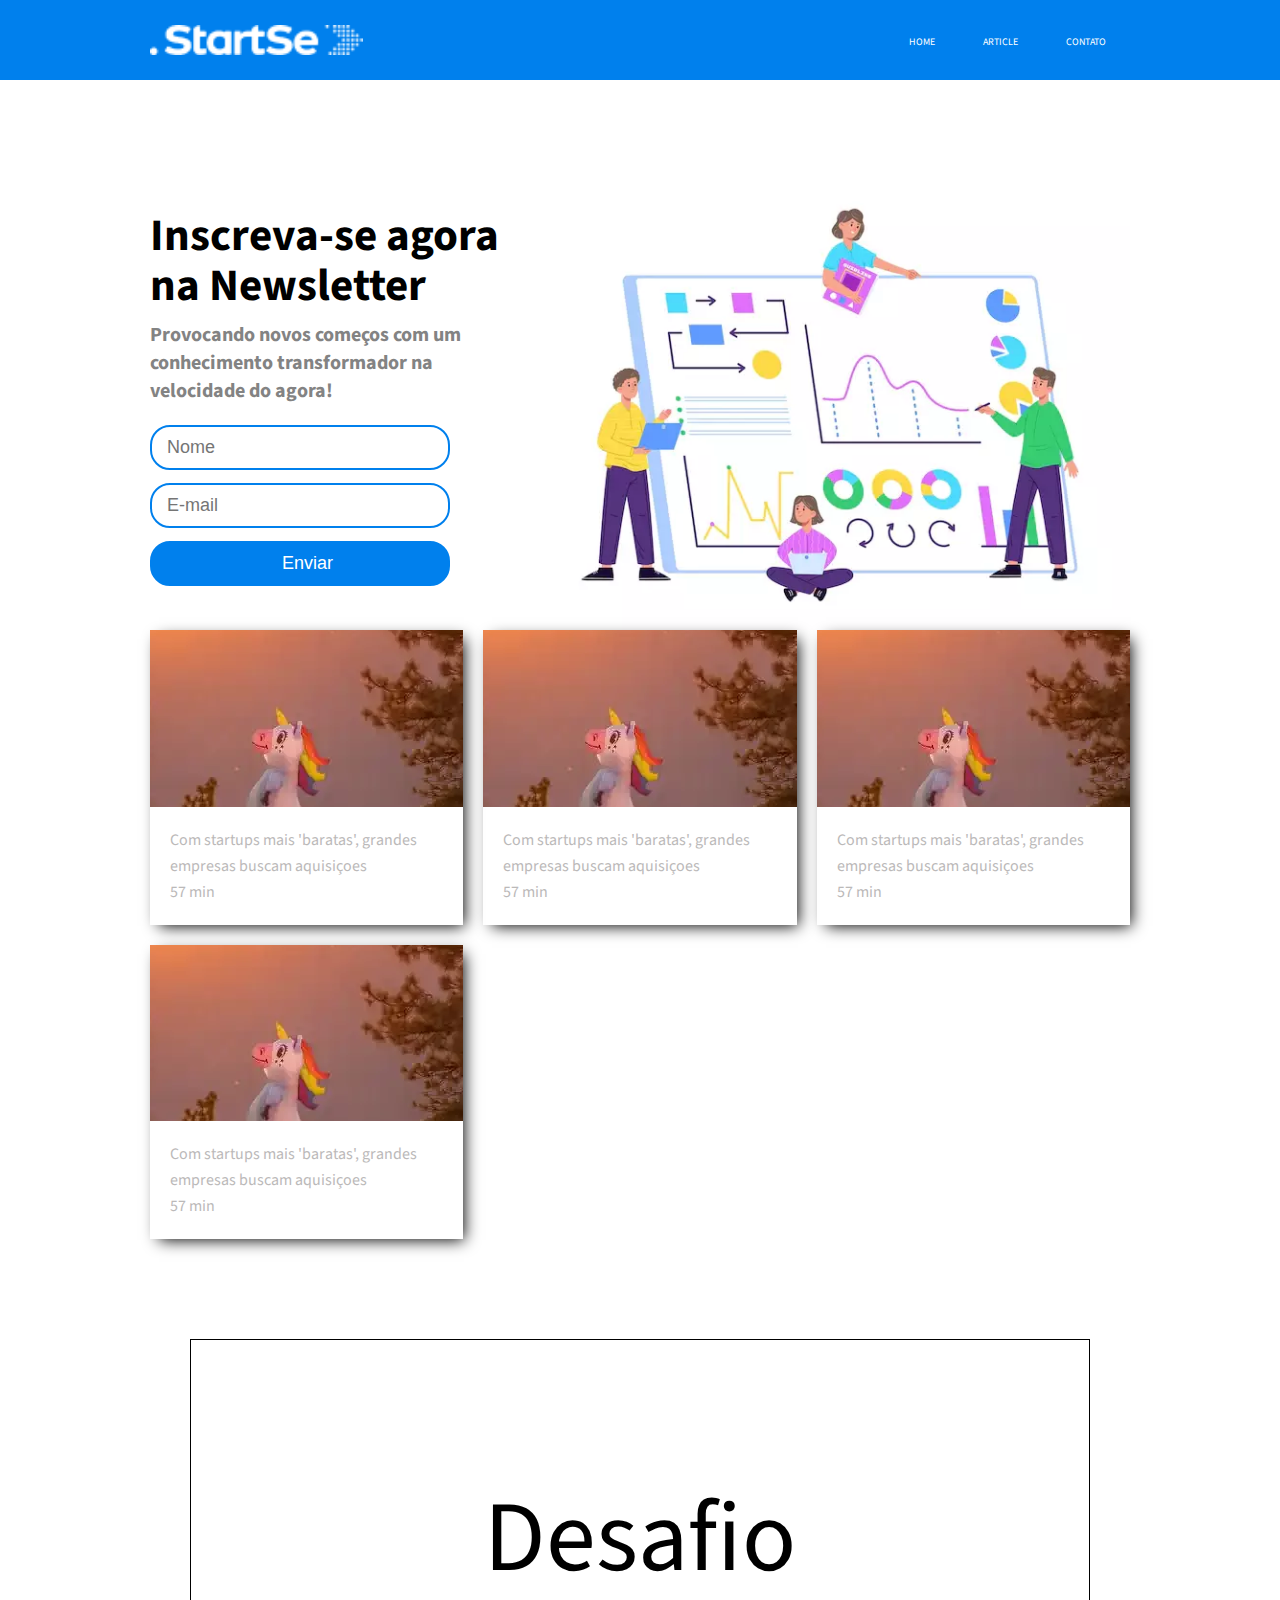
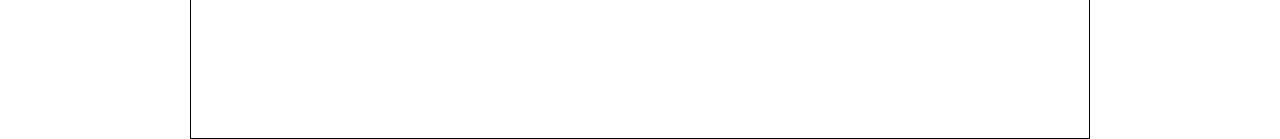
==== index.html @ 711d73af "version-1" ====
<!DOCTYPE html>
<html lang="pt-br">
<head>
    <meta charset="UTF-8">
    <meta http-equiv="X-UA-Compatible" content="IE=edge">
    <meta name="viewport" content="width=device-width, initial-scale=1.0">
    <title>StartSe</title>
    <link rel="icon" type="image/x-icon" href="./Imagens/favicon.ico">
    <link rel="stylesheet" href="./CSS/style.css">
    <link rel="stylesheet" href="./CSS/responsive.css">
</head>
<body>
    <header>
        <div class="container">
            <img src="./Imagens/image.png" alt="logo">
            <div class="menu-section">
                <div class="container-menu">
                    <input type="checkbox" id="checkbox-menu">
                    <label for="checkbox-menu">
                        <span></span>
                        <span></span>
                        <span></span>
                    </label>
                </div>
                <nav>
                    <ul>
                        <li>
                            <a href="">Home</a>
                        </li>
                        <li>
                            <a href="">Article</a>
                        </li>
                        <li>
                            <a href="">Contato</a>
                        </li>
                    </ul>
                </nav>
            </div>
        </div>
    </header>
    <main>
        <div class="container-main">
            <div>
                <h2><span>Inscreva-se agora</span></h2>
                <h2>na Newsletter</h2>
                <h3>
                    Provocando novos começos com um conhecimento transformador na <br>
                    velocidade do agora!
                </h3>
                <form>
                    <input type="text" placeholder="Nome">
                    <input type="email" placeholder="E-mail">
                    <input type="submit" value="Enviar">
                </form>
            </div>
            <img src="./Imagens/register.webp" alt="">
        </div>
    </main>
    <section class="cards">
        <div class="card">
            <div class="image">
                <img src="./Imagens/unicornio.webp" alt="">
            </div>
        
            <div class="content">
                <p class="title text-medium">
                    Com startups mais 'baratas', grandes empresas buscam aquisiçoes
                </p>
                <div class="info">
                    <p class="text-medium">57 min</p>
                </div>
            </div>
        </div>

        <div class="card">
            <div class="image">
                <img src="./Imagens/unicornio.webp" alt="">
            </div>
        
            <div class="content">
                <p class="title text-medium">
                    Com startups mais 'baratas', grandes empresas buscam aquisiçoes
                </p>
                <div class="info">
                    <p class="text-medium">57 min</p>
                </div>
            </div>
        </div>

        <div class="card">
            <div class="image">
                <img src="./Imagens/unicornio.webp" alt="">
            </div>
        
            <div class="content">
                <p class="title text-medium">
                    Com startups mais 'baratas', grandes empresas buscam aquisiçoes
                </p>
                <div class="info">
                    <p class="text-medium">57 min</p>
                </div>
            </div>
        </div>

        <div class="card">
            <div class="image">
                <img src="./Imagens/unicornio.webp" alt="">
            </div>
        
            <div class="content">
                <p class="title text-medium">
                    Com startups mais 'baratas', grandes empresas buscam aquisiçoes
                </p>
                <div class="info">
                    <p class="text-medium">57 min</p>
                </div>
            </div>
        </div>
    </section>

    <section id="form">
        <div class="desafio">Desafio</div>
    </section>
</body>
</html>
---- CSS/style.css ----
@import url('https://fonts.googleapis.com/css2?family=Source+Sans+Pro:ital,wght@0,300;0,400;0,700;1,400&display=swap');

*{
    box-sizing: border-box;
    margin: 0;
    padding: 0;
    outline: 0;
}

html, body{
    height: 100vh;
    font-family:  'Source Sans Pro', 'Times New Roman';
    text-rendering: optimizeLegibility;
    -webkit-font-smoothing: antialiased;
}

header{
    background-color: #0080ed;
}

header .container{
    display: flex;
    align-items: center;
    justify-content: space-between;
    max-width: 980px;
    height: 80px;
    margin: auto;
}

header nav ul{
    display: flex;
}

header nav ul li{
    list-style: none;
}

header nav ul li a{
    text-decoration: none;
    color: white;
    text-transform: uppercase;
    font-size: 10px;
    padding: 24px;
    transition: all 250ms linear 0s;
}

header nav ul li a:hover{
    background: rgba(255, 255, 255, 0.15);
}

header .container img{
    height: 30px;
}



/* main */

main .container-main {
    display: flex;
    align-items: center;
    justify-content: space-between;
    max-width: 980px;
    margin: 100px auto 0px auto;
}

h2{
    color: rgb(0, 0, 0);
    font-size: 45px;
    line-height: 50px;
    font-weight: bold;
}

h3 {
    color: rgb(131, 131, 131);
    font-size: 20px;
    line-height: 28px;
    margin: 10px 0;
}

form {
    margin-top: 20px;
}

form input{
    width: 300px;
    padding-left: 15px;
    font-size: 18px;
    height: 45px;
    margin-bottom: 13px;
    border-radius: 20px; 
    border: 2px solid #0080ed;   
}

form input[type="submit"] {
    background-color: #0080ed;
    color: white;
}

form input[type="submit"]:hover {
    cursor: pointer;
}

main .container-main img{
    width: 600px;
}


/* cards */

.cards {
    width: 90%;
    max-width: 980px;
    margin: auto;
    display: grid;
    grid-template-columns: repeat(auto-fit, minmax(250px, 1fr));
    grid-gap: 20px;
}

.text-medium {
    font-size: 16px;
    line-height: 26px;
    font-weight: 400;
    color: rgb(187, 185, 185);
}

.card {
    display: flex;
    flex-direction: column;
    cursor: pointer;
    box-shadow: 5px 5px 15px -4px #000000;
    transition: all 0.3s ease 0s;
}

.card:hover{
    transform: translateY(-7px);
}

.image {
    width: 100%;
    padding-top: 56.25%;
    overflow: hidden;
    position: relative;
}

.image img{
    position: absolute;
    border-radius: 10px;
    top: 50%;
    left: 50%;
    transform: translate(-50%, -50%);
}

.content{
    margin: 20px;
}

.tittle{
    margin-bottom: 0px;
}

.desafio{
    font-size: 100px;
    display: flex;
    justify-content: center;
    height: 400px;
    align-items: center;
    border: 1px solid black;
    margin: 100px auto;
    max-width: 900px;
}
---- CSS/responsive.css ----
@media (max-width: 1000px){
    main .container-main div{
        margin: auto;
    }

    main .container-main img{
        display: none;
    }

    h2{
        margin-left: 50px;
    }

    div h3 {
        margin-left: 50px;
    }

    form{
        display: flex;
        align-items: center;
        width: 100%;
        padding-top: 30px;
        text-align: center;
        flex-direction: column;
    }

    input{
        margin: 12px;
    }
}

@media (min-height: 631px){
    .container-menu{
        display: none;
    }

}

@media(max-width: 1000px){
    .container{
        padding: 0px 20px;
    }
}

@media(max-width: 630px){
    nav{
        display: none;
    }

    main .container-menu img{
        display: none;
    }

    .container-menu{
        height: 100%;
        display: flex;
        align-items: center;
        justify-content: center;
    }

    #checkbox-menu{
        position: absolute;
        opacity: 0;
    }

    label{
        cursor: pointer;
        position: relative;
        display: block;
        height: 22px;
        width: 30px;
    }

    label span{
        position: absolute;
        display: block;
        height: 5px;
        width: 100%;
        background-color: white;
        border-radius: 30px;
        transition: 0.25s ease-in-out;
    }

    label span:nth-child(1){
        top: 0;
    }
    label span:nth-child(2){
        top: 8px;
    }
    label span:nth-child(3){
        top: 16px;
    }

    #checkbox-menu:checked + label span:nth-child(1){
        transform: rotate(-45deg);
        top: 8px;
    }
    #checkbox-menu:checked + label span:nth-child(2){
        display: none;
    }
    #checkbox-menu:checked + label span:nth-child(3){
        transform: rotate(45deg);
        top: 8px;
    }
}
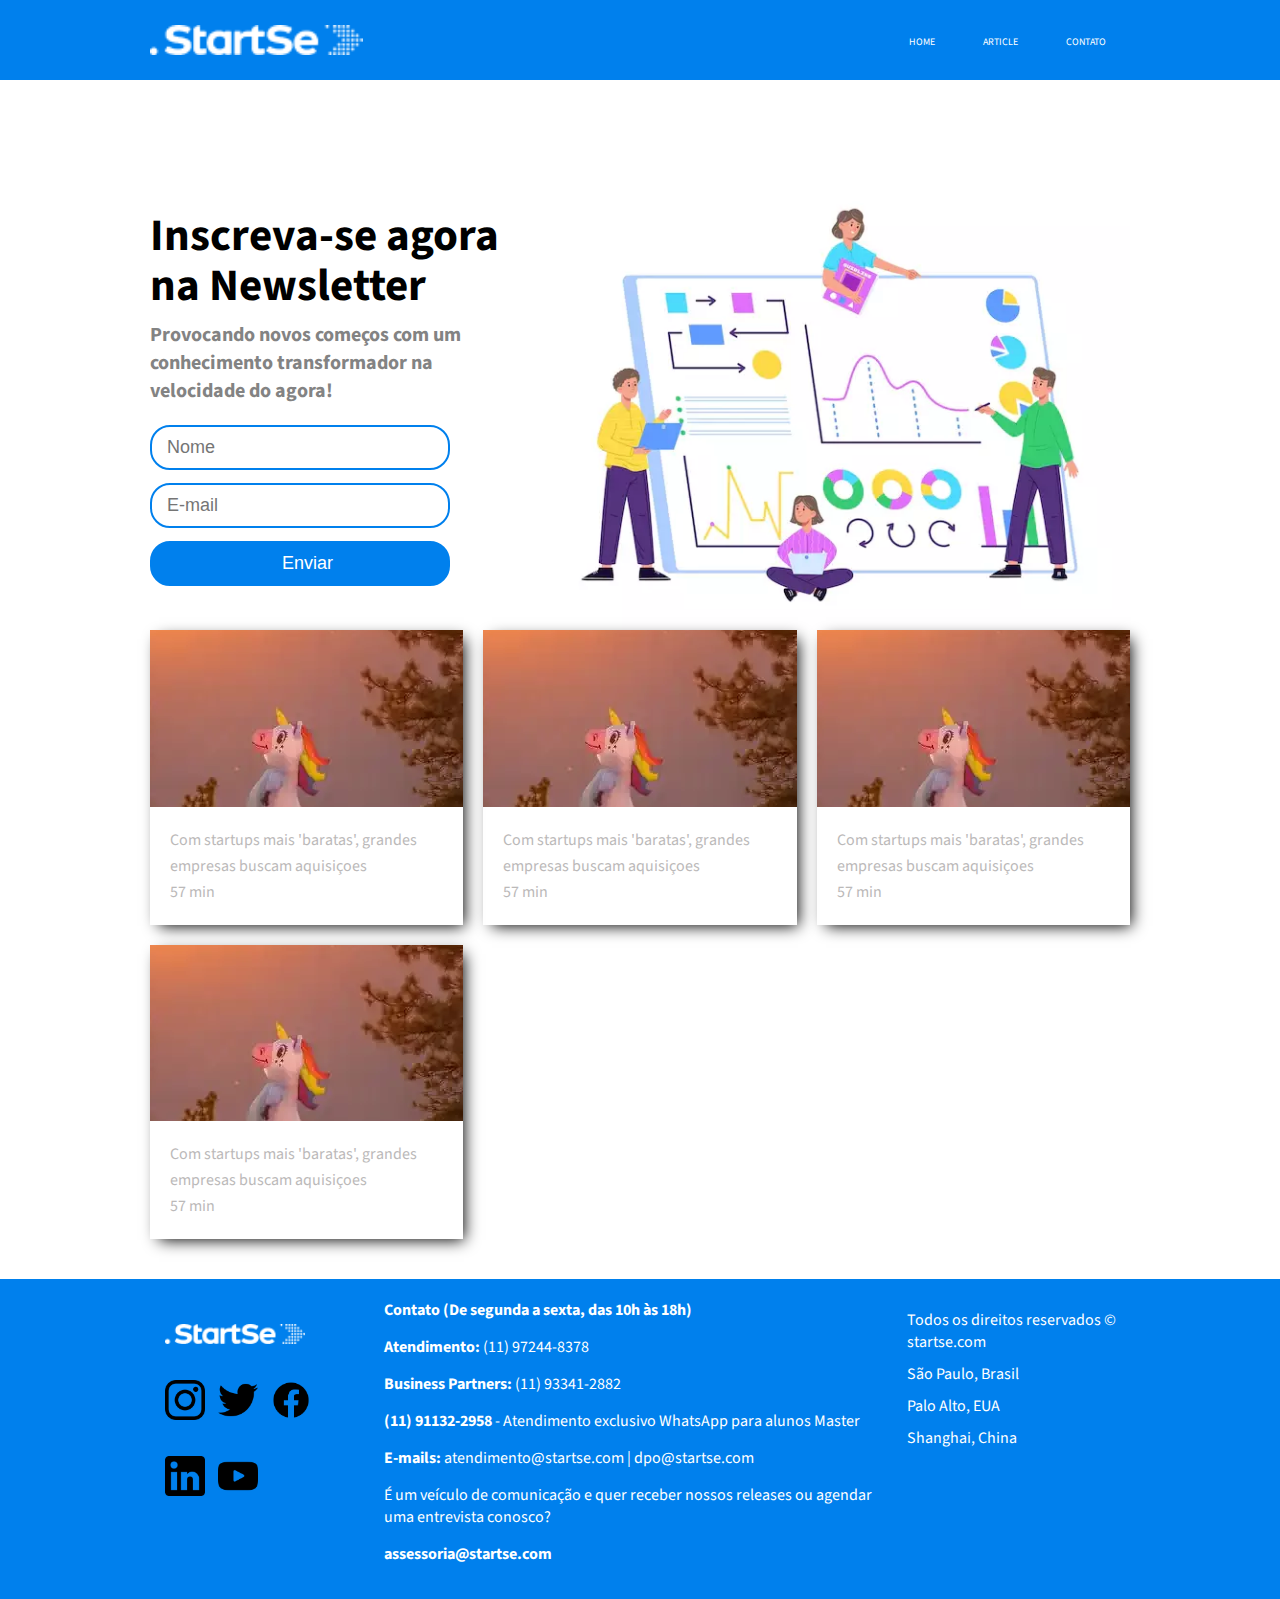
==== commit 91b915d3: "versio-2 adding footer for the site" ====
--- a/index.html
+++ b/index.html
@@ -118,8 +118,37 @@
         </div>
     </section>
 
-    <section id="form">
-        <div class="desafio">Desafio</div>
-    </section>
+    <footer>
+
+        <section>
+            <nav class="social-media">
+                <div class="container-logo">
+                    <img src="./Imagens/image.png" alt="logo">
+                </div>
+                <a href="https://www.instagram.com/startseoficial/"><img src="./Imagens/instagram-Icon.png" alt="instagram-Icon"></a>
+                <a href="https://twitter.com/startseoficial"><img src="./Imagens/twitterIcon.png" alt="instagram-Icon"></a>
+                <a href="https://www.facebook.com/startseoficial"><img src="./Imagens/facebookIcon.png" alt="instagram-Icon"></a>
+                <a href="https://www.linkedin.com/company/startse/"><img src="./Imagens/linkedinIcon.png" alt="instagram-Icon"></a>
+                <a href="https://www.youtube.com/startseoficial"><img src="./Imagens/youtubeIcon.png" alt="instagram-Icon"></a>
+            </nav>
+    
+            <div class="info-contact">
+               <p><b> Contato (De segunda a sexta, das 10h às 18h)</b></p>
+               <p><b>Atendimento: </b> (11) 97244-8378</p> 
+               <p><b>Business Partners:</b> (11) 93341-2882</p>
+               <p><b>(11) 91132-2958</b> - Atendimento exclusivo WhatsApp para alunos Master</p>
+               <p><b>E-mails:</b> atendimento@startse.com | dpo@startse.com</p>
+               <p>É um veículo de comunicação e quer receber nossos releases ou agendar uma entrevista conosco?</p>
+               <p><b>assessoria@startse.com</b></p>
+            </div>
+
+            <div class="copyrights">
+                <p>Todos os direitos reservados © startse.com</p>
+                <p>São Paulo, Brasil</p>
+                <p>Palo Alto, EUA</p>
+                <p>Shanghai, China</p>
+            </div>
+        </section>
+    </footer>
 </body>
 </html>--- a/CSS/style.css
+++ b/CSS/style.css
@@ -168,4 +168,49 @@
     border: 1px solid black;
     margin: 100px auto;
     max-width: 900px;
+}
+
+/* footer */
+
+footer {
+    background-color: #0080ed;
+    margin-top: 40px;
+    padding-top: 20px;
+    padding-left: 20px;
+}
+
+footer section{
+    display: flex;
+    justify-content: space-between;
+    max-width: 980px;
+    height: 300px;
+    margin: auto;
+}
+
+footer nav{
+    margin-right: 20px
+}
+
+footer nav .container-logo img{
+    width: 150px;
+}
+
+footer .social-media img{
+    width: 50px;
+    margin-top: 20px;
+    padding: 5px;
+}
+
+footer p{
+    color: white;
+}
+
+footer .copyrights p{
+    margin-top: 15px;
+    margin: 10px;
+
+}
+
+footer .info-contact p{
+    margin-bottom: 15px;
 }--- a/CSS/responsive.css
+++ b/CSS/responsive.css
@@ -43,7 +43,7 @@
 }
 
 @media(max-width: 630px){
-    nav{
+    header nav{
         display: none;
     }
 
@@ -102,4 +102,11 @@
         transform: rotate(45deg);
         top: 8px;
     }
+
+    footer section{
+        display: flex;
+        flex-direction: column;
+        height: 600px;
+    }
+
 }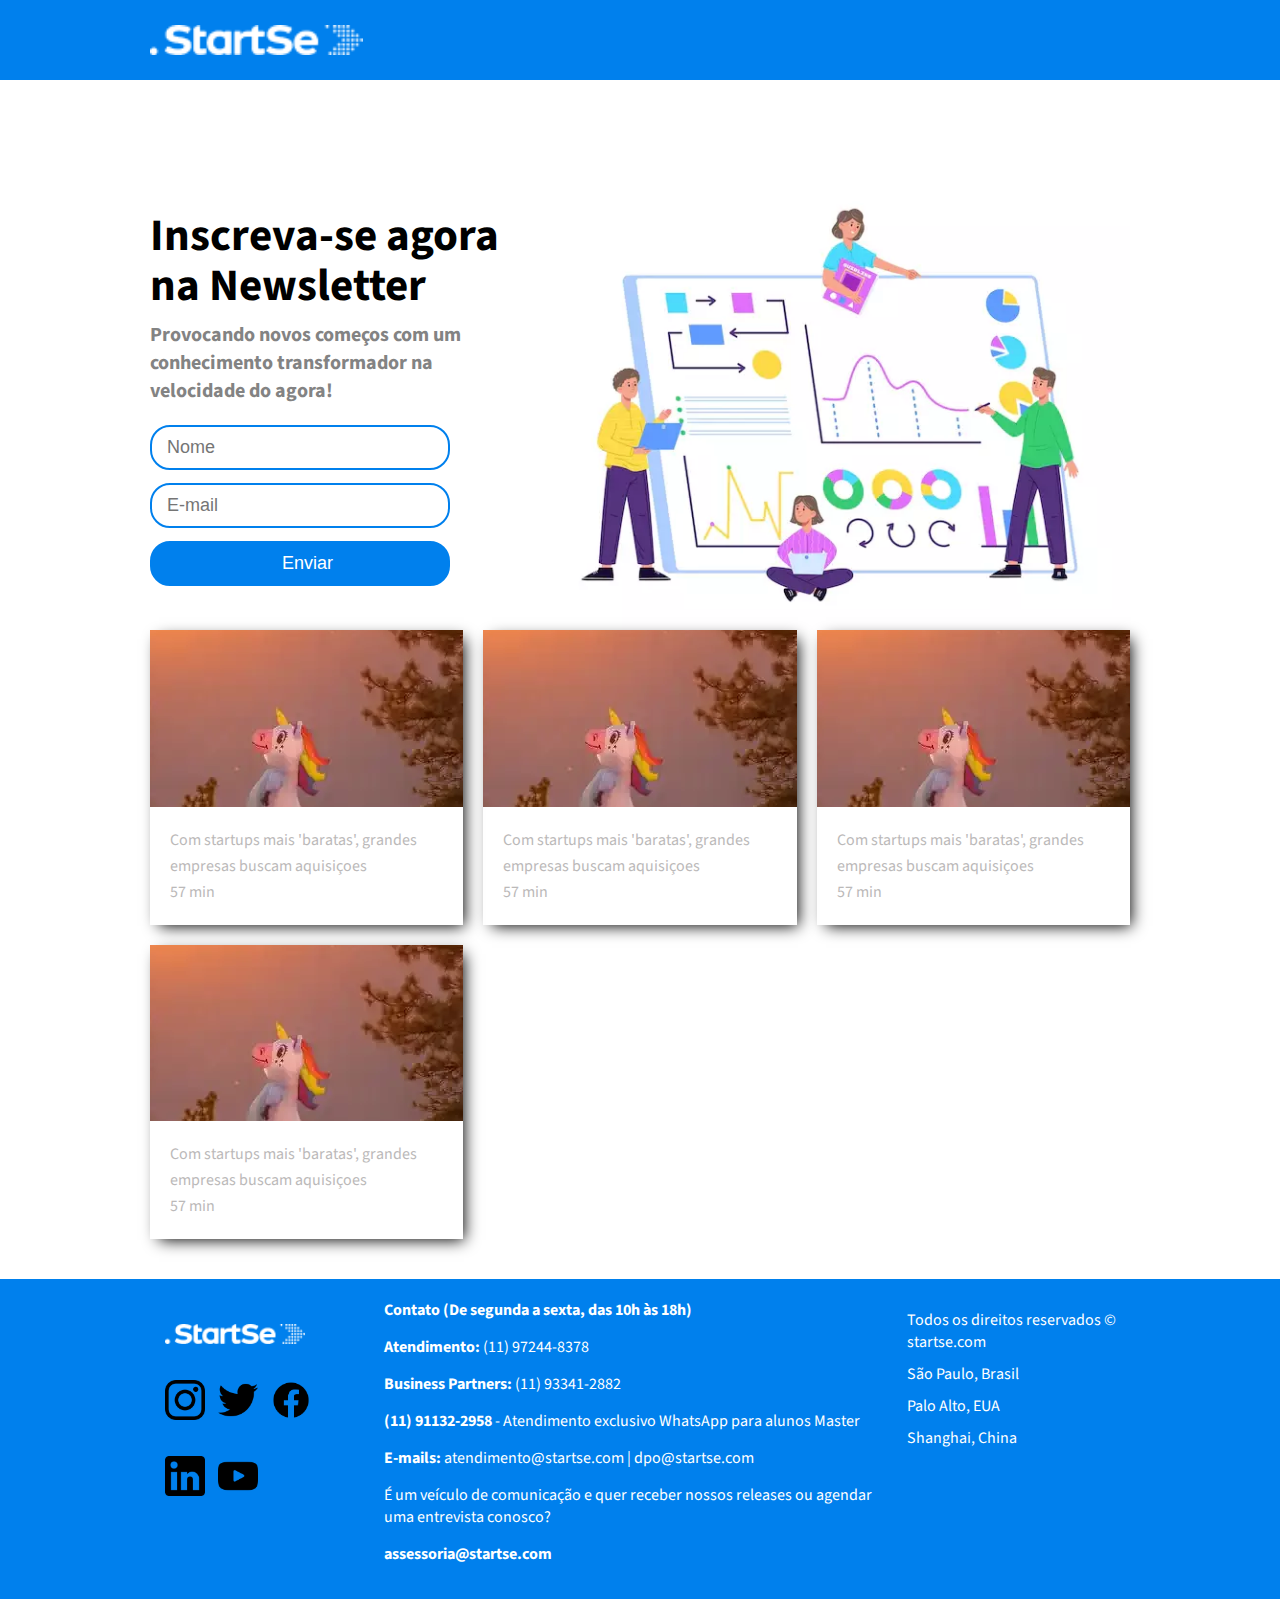
==== commit 12c1d559: "Add a class to unlisted item in nav tag" ====
--- a/index.html
+++ b/index.html
@@ -1,5 +1,6 @@
 <!DOCTYPE html>
 <html lang="pt-br">
+
 <head>
     <meta charset="UTF-8">
     <meta http-equiv="X-UA-Compatible" content="IE=edge">
@@ -9,6 +10,7 @@
     <link rel="stylesheet" href="./CSS/style.css">
     <link rel="stylesheet" href="./CSS/responsive.css">
 </head>
+
 <body>
     <header>
         <div class="container">
@@ -16,25 +18,25 @@
             <div class="menu-section">
                 <div class="container-menu">
                     <input type="checkbox" id="checkbox-menu">
-                    <label for="checkbox-menu">
+                    <label class="menu-button-container" for="checkbox-menu">
                         <span></span>
                         <span></span>
                         <span></span>
                     </label>
+                    <nav>
+                        <ul class="menu">
+                            <li>
+                                <a href="">Home</a>
+                            </li>
+                            <li>
+                                <a href="">Article</a>
+                            </li>
+                            <li>
+                                <a href="">Contato</a>
+                            </li>
+                        </ul>
+                    </nav>
                 </div>
-                <nav>
-                    <ul>
-                        <li>
-                            <a href="">Home</a>
-                        </li>
-                        <li>
-                            <a href="">Article</a>
-                        </li>
-                        <li>
-                            <a href="">Contato</a>
-                        </li>
-                    </ul>
-                </nav>
             </div>
         </div>
     </header>
@@ -61,7 +63,7 @@
             <div class="image">
                 <img src="./Imagens/unicornio.webp" alt="">
             </div>
-        
+
             <div class="content">
                 <p class="title text-medium">
                     Com startups mais 'baratas', grandes empresas buscam aquisiçoes
@@ -76,7 +78,7 @@
             <div class="image">
                 <img src="./Imagens/unicornio.webp" alt="">
             </div>
-        
+
             <div class="content">
                 <p class="title text-medium">
                     Com startups mais 'baratas', grandes empresas buscam aquisiçoes
@@ -91,7 +93,7 @@
             <div class="image">
                 <img src="./Imagens/unicornio.webp" alt="">
             </div>
-        
+
             <div class="content">
                 <p class="title text-medium">
                     Com startups mais 'baratas', grandes empresas buscam aquisiçoes
@@ -106,7 +108,7 @@
             <div class="image">
                 <img src="./Imagens/unicornio.webp" alt="">
             </div>
-        
+
             <div class="content">
                 <p class="title text-medium">
                     Com startups mais 'baratas', grandes empresas buscam aquisiçoes
@@ -125,21 +127,26 @@
                 <div class="container-logo">
                     <img src="./Imagens/image.png" alt="logo">
                 </div>
-                <a href="https://www.instagram.com/startseoficial/"><img src="./Imagens/instagram-Icon.png" alt="instagram-Icon"></a>
-                <a href="https://twitter.com/startseoficial"><img src="./Imagens/twitterIcon.png" alt="instagram-Icon"></a>
-                <a href="https://www.facebook.com/startseoficial"><img src="./Imagens/facebookIcon.png" alt="instagram-Icon"></a>
-                <a href="https://www.linkedin.com/company/startse/"><img src="./Imagens/linkedinIcon.png" alt="instagram-Icon"></a>
-                <a href="https://www.youtube.com/startseoficial"><img src="./Imagens/youtubeIcon.png" alt="instagram-Icon"></a>
+                <a href="https://www.instagram.com/startseoficial/"><img src="./Imagens/instagram-Icon.png"
+                        alt="instagram-Icon"></a>
+                <a href="https://twitter.com/startseoficial"><img src="./Imagens/twitterIcon.png"
+                        alt="instagram-Icon"></a>
+                <a href="https://www.facebook.com/startseoficial"><img src="./Imagens/facebookIcon.png"
+                        alt="instagram-Icon"></a>
+                <a href="https://www.linkedin.com/company/startse/"><img src="./Imagens/linkedinIcon.png"
+                        alt="instagram-Icon"></a>
+                <a href="https://www.youtube.com/startseoficial"><img src="./Imagens/youtubeIcon.png"
+                        alt="instagram-Icon"></a>
             </nav>
-    
+
             <div class="info-contact">
-               <p><b> Contato (De segunda a sexta, das 10h às 18h)</b></p>
-               <p><b>Atendimento: </b> (11) 97244-8378</p> 
-               <p><b>Business Partners:</b> (11) 93341-2882</p>
-               <p><b>(11) 91132-2958</b> - Atendimento exclusivo WhatsApp para alunos Master</p>
-               <p><b>E-mails:</b> atendimento@startse.com | dpo@startse.com</p>
-               <p>É um veículo de comunicação e quer receber nossos releases ou agendar uma entrevista conosco?</p>
-               <p><b>assessoria@startse.com</b></p>
+                <p><b> Contato (De segunda a sexta, das 10h às 18h)</b></p>
+                <p><b>Atendimento: </b> (11) 97244-8378</p>
+                <p><b>Business Partners:</b> (11) 93341-2882</p>
+                <p><b>(11) 91132-2958</b> - Atendimento exclusivo WhatsApp para alunos Master</p>
+                <p><b>E-mails:</b> atendimento@startse.com | dpo@startse.com</p>
+                <p>É um veículo de comunicação e quer receber nossos releases ou agendar uma entrevista conosco?</p>
+                <p><b>assessoria@startse.com</b></p>
             </div>
 
             <div class="copyrights">
@@ -151,4 +158,5 @@
         </section>
     </footer>
 </body>
+
 </html>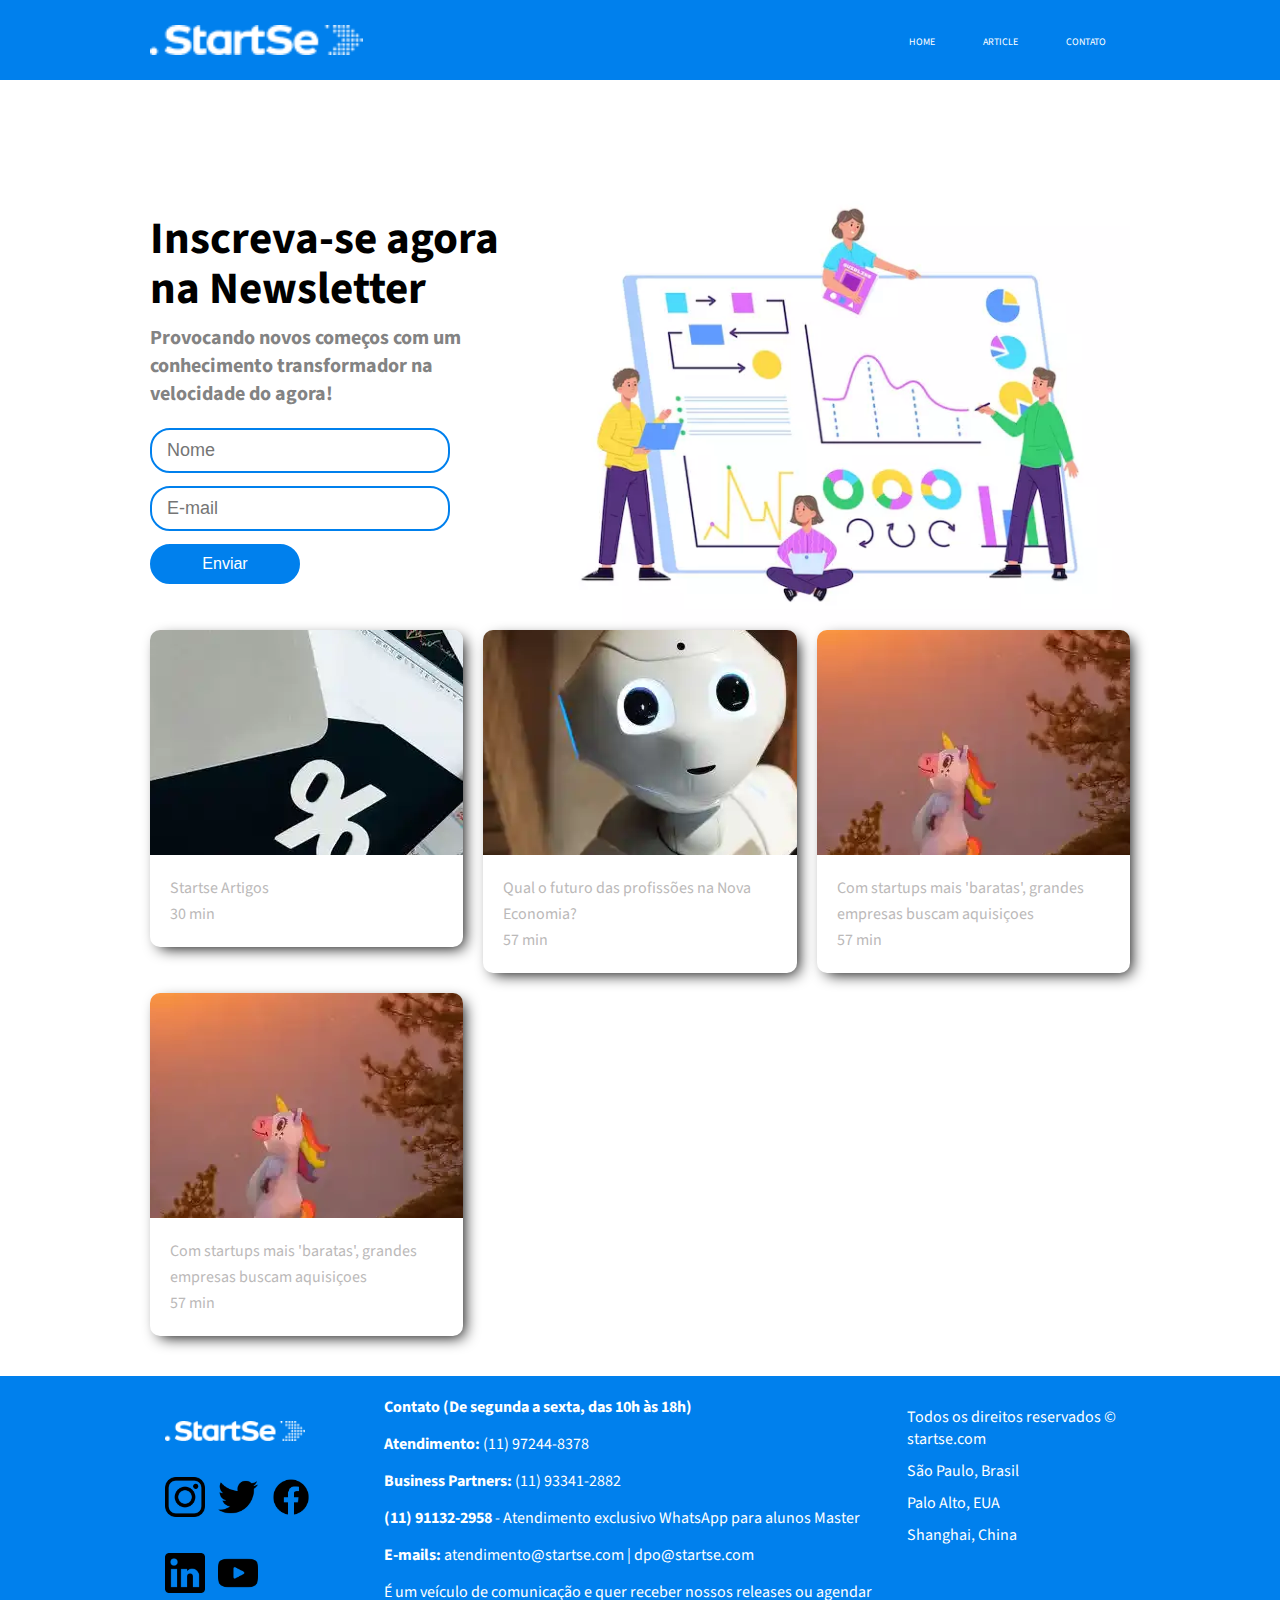
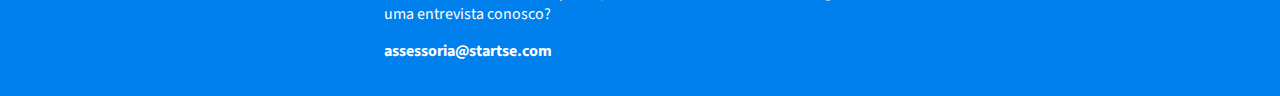
==== commit 0fa91f04: "all changes" ====
--- a/index.html
+++ b/index.html
@@ -26,13 +26,13 @@
                     <nav>
                         <ul class="menu">
                             <li>
-                                <a href="">Home</a>
+                                <a href="#home">Home</a>
                             </li>
                             <li>
-                                <a href="">Article</a>
+                                <a href="#artigos">Article</a>
                             </li>
                             <li>
-                                <a href="">Contato</a>
+                                <a href="#contato">Contato</a>
                             </li>
                         </ul>
                     </nav>
@@ -40,7 +40,7 @@
             </div>
         </div>
     </header>
-    <main>
+    <main id="home">
         <div class="container-main">
             <div>
                 <h2><span>Inscreva-se agora</span></h2>
@@ -58,36 +58,39 @@
             <img src="./Imagens/register.webp" alt="">
         </div>
     </main>
-    <section class="cards">
-        <div class="card">
-            <div class="image">
-                <img src="./Imagens/unicornio.webp" alt="">
-            </div>
+    <section id="artigos" class="cards">
+        <a href="https://www.startse.com/artigos/">
+            <div class="card">
+                <div class="image">
+                    <img src="./Imagens/comp.webp" alt="">
+                </div>
 
-            <div class="content">
-                <p class="title text-medium">
-                    Com startups mais 'baratas', grandes empresas buscam aquisiçoes
-                </p>
-                <div class="info">
-                    <p class="text-medium">57 min</p>
+                <div class="content">
+                    <p class="title text-medium">
+                        Startse Artigos
+                    </p>
+                    <div class="info">
+                        <p class="text-medium">30 min</p>
+                    </div>
                 </div>
             </div>
-        </div>
+        </a>
+        <a href="./articles/futuro/futuro.html">
+            <div class="card">
+                <div class="image">
+                    <img src="./Imagens/futuro.webp" alt="">
+                </div>
 
-        <div class="card">
-            <div class="image">
-                <img src="./Imagens/unicornio.webp" alt="">
-            </div>
-
-            <div class="content">
-                <p class="title text-medium">
-                    Com startups mais 'baratas', grandes empresas buscam aquisiçoes
-                </p>
-                <div class="info">
-                    <p class="text-medium">57 min</p>
+                <div class="content">
+                    <p class="title text-medium">
+                        Qual o futuro das profissões na Nova Economia?
+                    </p>
+                    <div class="info">
+                        <p class="text-medium">57 min</p>
+                    </div>
                 </div>
             </div>
-        </div>
+        </a>
 
         <div class="card">
             <div class="image">
@@ -120,7 +123,7 @@
         </div>
     </section>
 
-    <footer>
+    <footer >
 
         <section>
             <nav class="social-media">
@@ -139,7 +142,7 @@
                         alt="instagram-Icon"></a>
             </nav>
 
-            <div class="info-contact">
+            <div id="contato" class="info-contact">
                 <p><b> Contato (De segunda a sexta, das 10h às 18h)</b></p>
                 <p><b>Atendimento: </b> (11) 97244-8378</p>
                 <p><b>Business Partners:</b> (11) 93341-2882</p>
--- a/CSS/style.css
+++ b/CSS/style.css
@@ -52,7 +52,9 @@
     height: 30px;
 }
 
-
+#checkbox-menu{
+    display: none;
+}
 
 /* main */
 
@@ -95,10 +97,16 @@
 form input[type="submit"] {
     background-color: #0080ed;
     color: white;
+    width: 150px;
+    padding-left: 0px;
+    font-size: 16px;
+    height: 40px;
 }
 
 form input[type="submit"]:hover {
     cursor: pointer;
+    background-color: rgba(0, 128, 237, 0.75);
+    transform: translateY(-2px);
 }
 
 main .container-main img{
@@ -107,6 +115,10 @@
 
 
 /* cards */
+
+a{
+    text-decoration: none;
+}
 
 .cards {
     width: 90%;
@@ -130,6 +142,7 @@
     cursor: pointer;
     box-shadow: 5px 5px 15px -4px #000000;
     transition: all 0.3s ease 0s;
+    border-radius: 10px;
 }
 
 .card:hover{
@@ -141,6 +154,8 @@
     padding-top: 56.25%;
     overflow: hidden;
     position: relative;
+    border-radius: 10px 10px 0 0;
+    height: 225px;
 }
 
 .image img{
--- a/CSS/responsive.css
+++ b/CSS/responsive.css
@@ -29,12 +29,6 @@
     }
 }
 
-@media (min-height: 631px){
-    .container-menu{
-        display: none;
-    }
-
-}
 
 @media(max-width: 1000px){
     .container{
@@ -43,19 +37,45 @@
 }
 
 @media(max-width: 630px){
-    header nav{
-        display: none;
+
+    .menu-button-container{
+        display: flex;
+    }
+
+    .menu{
+        position: absolute;
+        margin-top: 30px;
+        flex-direction: column;
+        width: 100vw;
+        justify-content: center;
+        align-items: center;
+        left: 100%;
+        transform: translateX(100vw);
+        transition: 0.5s ease transform;
+    }
+
+    .menu > li{
+        display: flex;
+        justify-content: center;
+        margin: 0;
+        padding: 0px;
+        width: 100%;
+        color: white;
+        background-color: #0080ed;
+        border-radius: 5px;
+    }
+
+    .menu > li:not(:last-child){
+        border-bottom: 1px solid white;
+    }
+
+    .menu li a{
+        flex: 1;
+        text-align: center;
     }
 
     main .container-menu img{
         display: none;
-    }
-
-    .container-menu{
-        height: 100%;
-        display: flex;
-        align-items: center;
-        justify-content: center;
     }
 
     #checkbox-menu{
@@ -103,6 +123,15 @@
         top: 8px;
     }
 
+    nav.menu{
+        width: 100%;
+    }
+
+    #checkbox-menu:checked~nav .menu{
+        transform: translateX(-100vw);
+        transition: 0.5s ease transform;
+    }
+
     footer section{
         display: flex;
         flex-direction: column;
